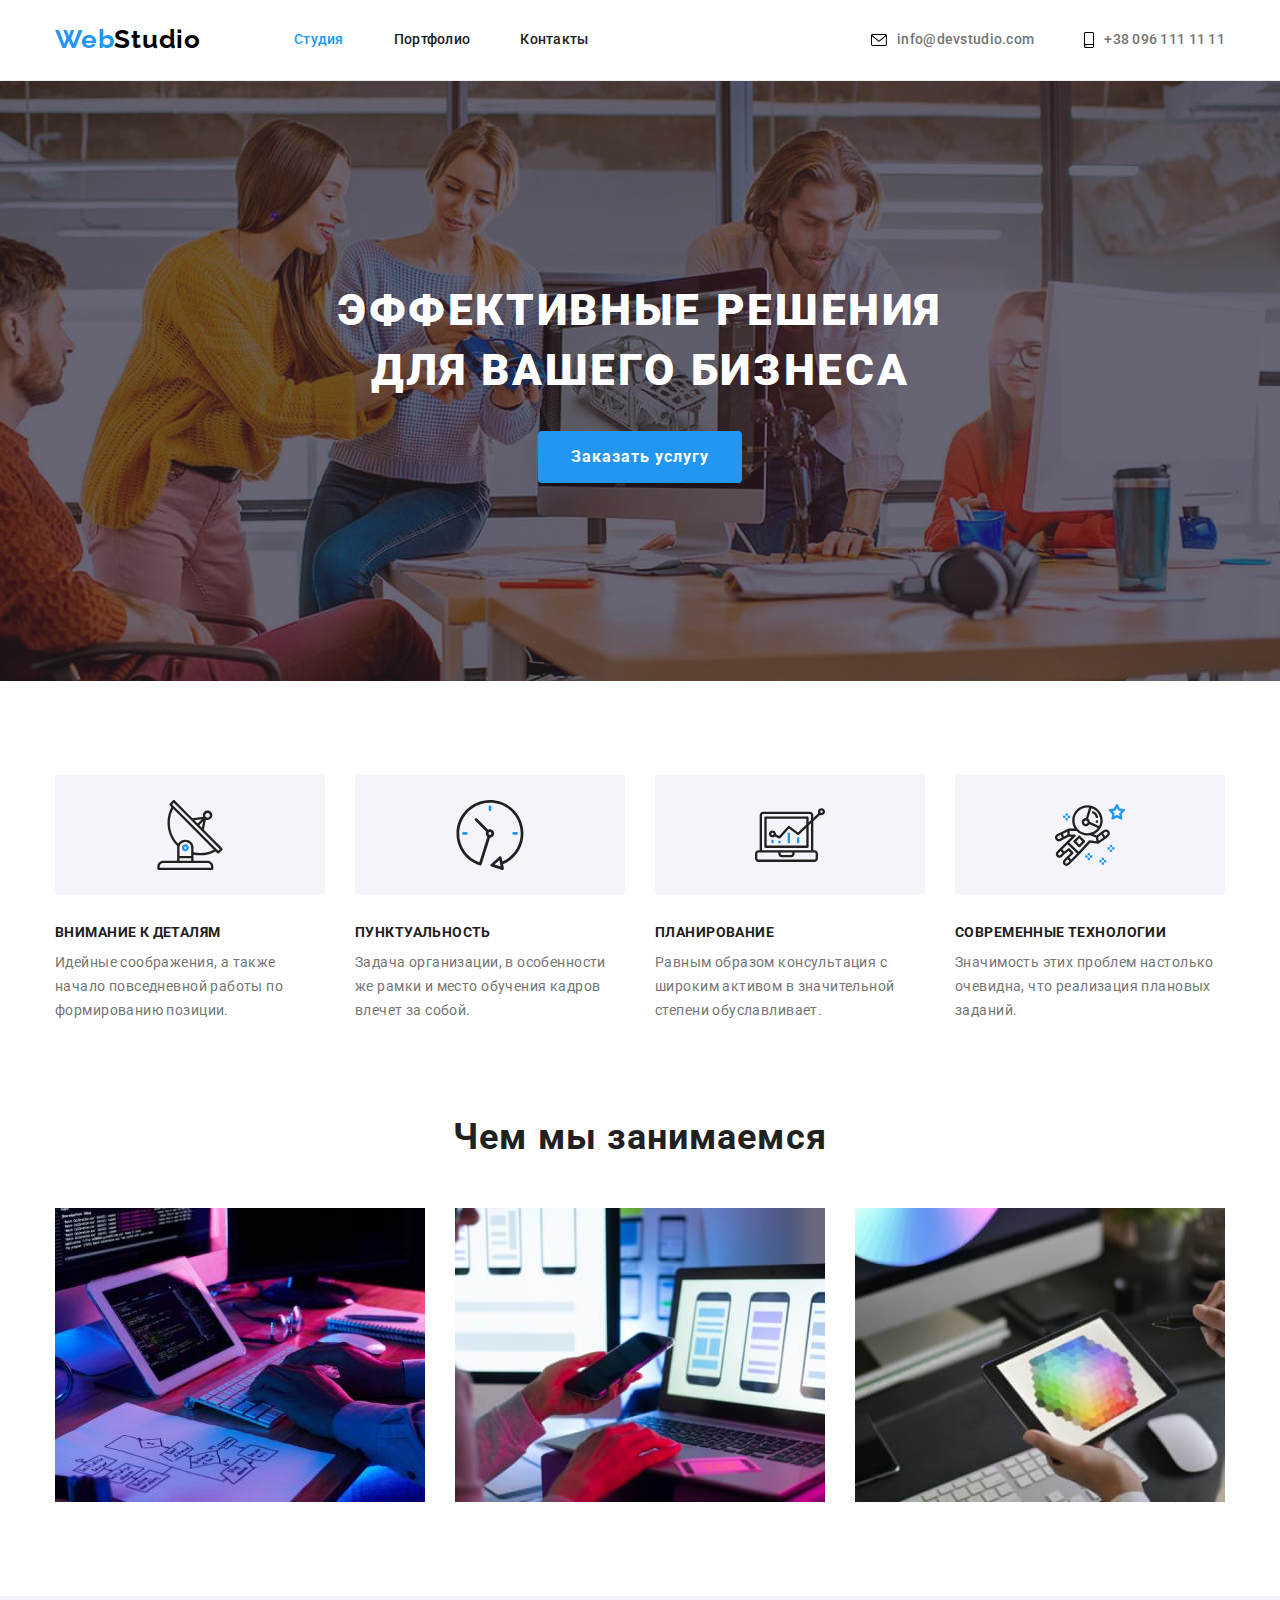
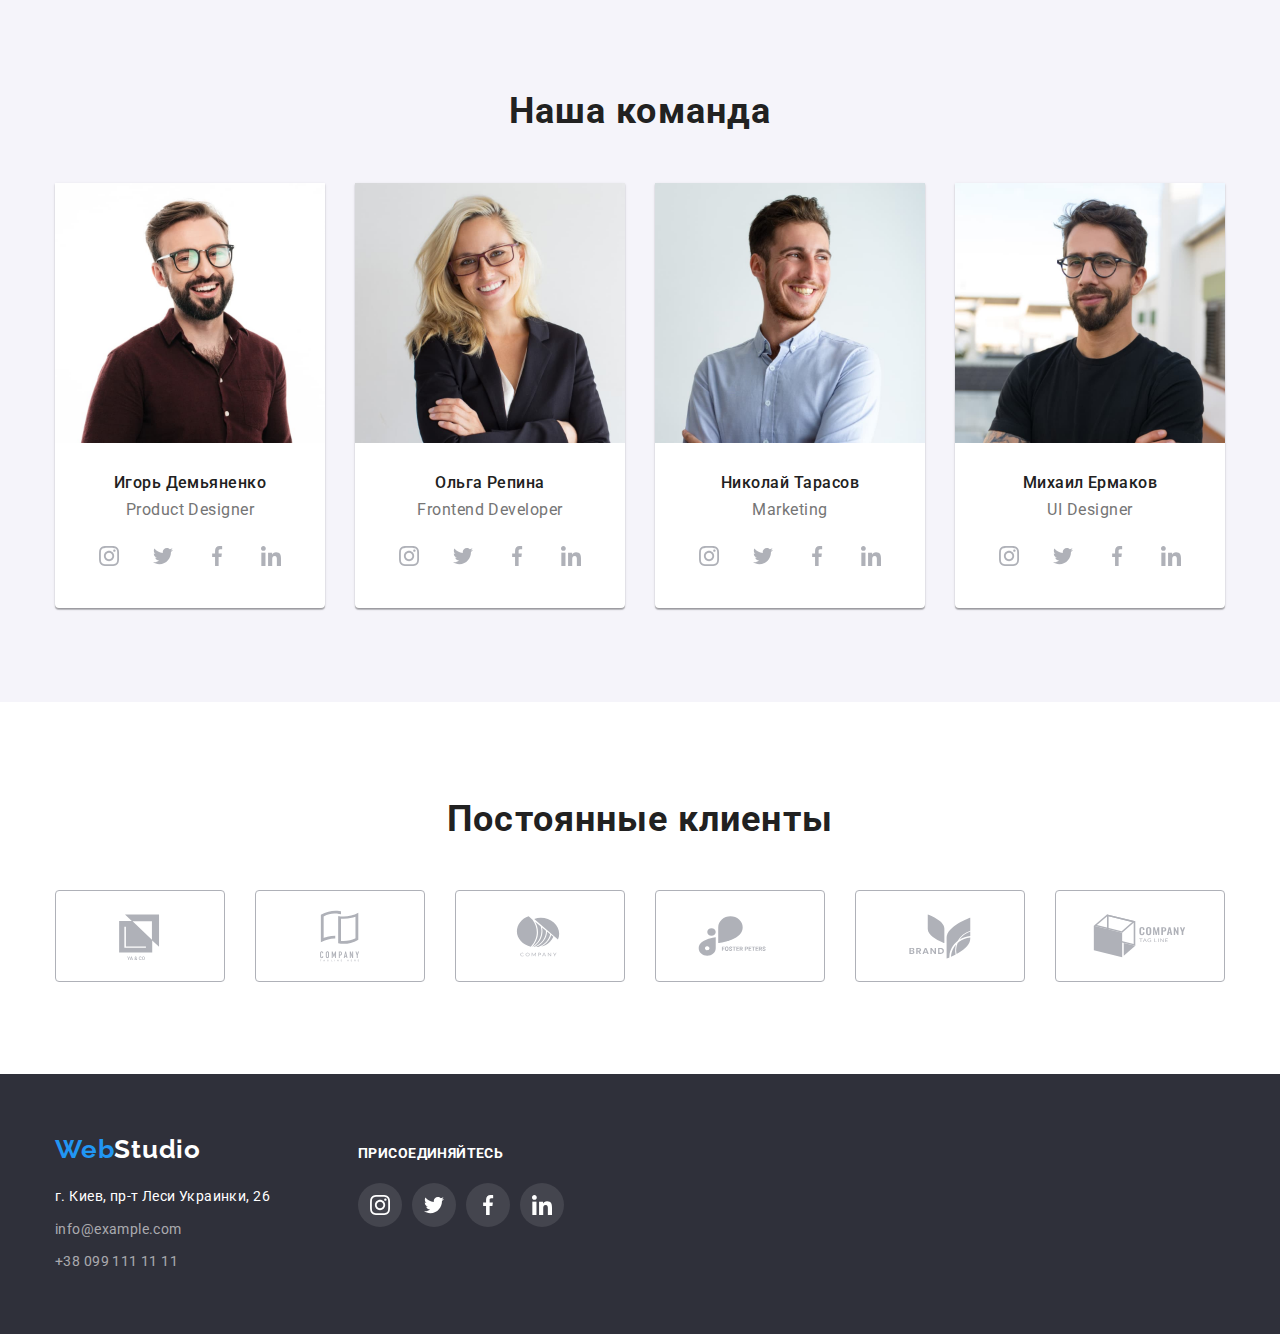
==== index.html @ 7d154498 "Create reppo" ====
<!DOCTYPE html>
<html lang="ru">

<head>
    <meta charset="UTF-8">
    <meta http-equiv="X-UA-Compatible" content="IE=edge">
    <meta name="viewport" content="width=device-width, initial-scale=1.0">
    <title>TEST-ГЛАВНАЯ</title>
    <link rel="preconnect" href="https://fonts.googleapis.com">
    <link rel="preconnect" href="https://fonts.gstatic.com" crossorigin>
    <link
        href="https://fonts.googleapis.com/css2?family=Raleway:wght@700&family=Roboto:wght@400;500;700;900&display=swap"
        rel="stylesheet">
    <!-- Файл НОРМАЛИЗ -->
    <link rel="stylesheet"
        href="https://cdnjs.cloudflare.com/ajax/libs/modern-normalize/1.1.0/modern-normalize.min.css">
    <link rel="stylesheet" href="./css/styles.css">
</head>

<body>
    <!-- ==== ШАПКА САЙТА HEADER ===   -->

    <header class="header">
        <div class="container prime-nav">

            <!-- ... ГЛАВНАЯ НАВИГАЦИЯ C ПЕРВЫМ СПИСКОМ ... -->

            <nav class="general-nav">
                <!-- ЛОГОТИП СТУДИИ -->
                <a href="./index.html" class="logo-top"><span class="accent">Web</span><span
                        class="studio">Studio</span></a>
                <!-- ПЕРВЫЙ СПИСОК -->
                <ul class="list site-nav">
                    <li class="item"><a href="./index.html" class="link current">Студия</a></li>
                    <li class="item"><a href="./portfolio.html" class="link portfolio">Портфолио</a></li>
                    <li class="item"><a href="./drop-menu.html" class="link contact">Контакты</a></li>
                </ul>
            </nav>
            <!-- ... КОНТАКТЫ ВТОРОЙ СПИСОК В ШАПКЕ ... -->
            <ul class="list contakt-header">
                <li class="item">
                    <a href="mailto:info@devstudio.com" class="link link-mail" rel=""><svg class="icon-contact"
                            width="16" height="12">
                            <use href="./images/symbol.svg#mail"></use>
                        </svg>info@devstudio.com</a>
                </li>
                <li class="item">
                    <a href="tel:+380961111111" class="link link-tel"><svg class="icon-contact" width="10" height="16">
                            <use href="./images/symbol.svg#smart"></use>
                        </svg>+38 096 111 11 11</a>
                </li>
            </ul>
        </div>
    </header>

    <!-- ==== MAIN СТРАНИЦЫ ==== -->
    <main>
        <!-- HERO -->
        <section class="section hero-img">
            <div class="container hero">
                <h1 class="hero-title">Эффективные решения<br> для вашего бизнеса</h1>
                <button type="button" class="hero-btn btn">Заказать услугу</button>
            </div>
        </section>

        <!-- ==== СЕКЦИЯ ОСОБЕННОСТИ ==== -->

        <section class="section nuances">
            <div class="container flex-nuances">
                <h2 class="hidden section-title">Особенности</h2>
                <ul class="list nuances-list">
                    <li class="item">
                        <div class="box-nuanse">
                            <svg width="70" height="70" class="icon-nuanse">
                                <use href="./images/symbol.svg#antenna"></use>
                            </svg>
                        </div>
                        <h3 class="title nuances-title">Внимание к деталям</h3>
                        <p class="txt">
                            Идейные соображения, а также начало повседневной работы по формированию позиции.
                        </p>
                    </li>
                    <li class="item">
                        <div class="box-nuanse">
                            <svg width="70" height="70" class="icon-nuanse">
                                <use href="./images/symbol.svg#clock"></use>
                            </svg>
                        </div>
                        <h3 class="title nuances-title">Пунктуальность</h3>
                        <p class="txt">
                            Задача организации, в особенности же рамки и место обучения кадров влечет за собой.
                        </p>
                    </li>
                    <li class="item">
                        <div class="box-nuanse">
                            <svg width="70" height="70" class="icon-nuanse">
                                <use href="./images/symbol.svg#diagram"></use>
                            </svg>
                        </div>
                        <h3 class="title nuances-title">Планирование</h3>
                        <p class="txt">
                            Равным образом консультация с широким активом в значительной степени обуславливает.
                        </p>
                    </li>
                    <li class="item">
                        <div class="box-nuanse">
                            <svg width="70" height="70" class="icon-nuanse">
                                <use href="./images/symbol.svg#astronaut"></use>
                            </svg>
                        </div>
                        <h3 class="title nuances-title">Современные технологии</h3>
                        <p class="txt">
                            Значимость этих проблем настолько очевидна, что реализация плановых заданий.
                        </p>
                    </li>
                </ul>
            </div>
        </section>

        <!-- ==== СЕКЦИЯ ЧЕМ МЫ ЗАНИМАЕМСЯ ==== -->
        <section class="section job">
            <div class="container">
                <h2 class="title section-title">Чем мы занимаемся</h2>
                <ul class="list job-list">
                    <li class="item">
                        <img src="./images/box1.jpg" width="370" alt="руки с клавиатурой" />
                    </li>
                    <li class="item">
                        <img src="./images/box2.jpg" width="370" alt=" рука с мобильным" />
                    </li>
                    <li class="item">
                        <img src="./images/box3.jpg" width="370" alt=" рука с планшетом" />
                    </li>
                </ul>
            </div>
        </section>
        <!-- ====  СЕКЦИЯ КОМАНДА  ==== -->
        <section class="section team">
            <div class="container">
                <h2 class="title section-title">Наша команда</h2>
                <ul class="list team-list">
                    <li class="item">
                        <img src="./images/t-card1.jpg" width="270" alt="фото Игорь Демьяненко">
                        <div class="team-card">
                            <h3 class="title team-title">Игорь Демьяненко</h3>
                            <p lang="en" class="txt">Product Designer</p>
                            <ul class="list social-list">
                                <li class="item item-social">
                                    <a href="" class="link link-soc">
                                        <svg class="icon-soc" width="20" height="20">
                                            <use href="./images/symbol.svg#insta"></use>
                                        </svg>
                                    </a>
                                </li>
                                <li class="item item-social">
                                    <a href="" class="link link-soc">
                                        <svg class="icon-soc" width="20" height="20">
                                            <use href="./images/symbol.svg#twitt"></use>
                                        </svg>
                                    </a>
                                </li>
                                <li class="item item-social">
                                    <a href="" class="link link-soc">
                                        <svg class="icon-soc" width="20" height="20">
                                            <use href="./images/symbol.svg#fb"></use>
                                        </svg>
                                    </a>
                                </li>
                                <li class="item item-social">
                                    <a href="" class="link link-soc">
                                        <svg class="icon-soc" width="20" height="20">
                                            <use href="./images/symbol.svg#linkedin"></use>
                                        </svg>
                                    </a>
                                </li>
                            </ul>
                        </div>
                    </li>
                    <li class="item">
                        <img src="./images/t-card2.jpg" width="270" alt="фото Ольга Репина">
                        <div class="team-card">
                            <h3 class="title team-title">Ольга Репина</h3>
                            <p lang="en" class="txt">Frontend Developer</p>
                            <ul class="list social-list">
                                <li class="item item-social">
                                    <a href="" class="link link-soc">
                                        <svg class="icon-soc" width="20" height="20">
                                            <use href="./images/symbol.svg#insta"></use>
                                        </svg>
                                    </a>
                                </li>
                                <li class="item item-social">
                                    <a href="" class="link link-soc">
                                        <svg class="icon-soc" width="20" height="20">
                                            <use href="./images/symbol.svg#twitt"></use>
                                        </svg>
                                    </a>
                                </li>
                                <li class="item item-social">
                                    <a href="" class="link link-soc">
                                        <svg class="icon-soc" width="20" height="20">
                                            <use href="./images/symbol.svg#fb"></use>
                                        </svg>
                                    </a>
                                </li>
                                <li class="item item-social">
                                    <a href="" class="link link-soc">
                                        <svg class="icon-soc" width="20" height="20">
                                            <use href="./images/symbol.svg#linkedin"></use>
                                        </svg>
                                    </a>
                                </li>
                            </ul>

                        </div>
                    </li>
                    <li class="item">
                        <img src="./images/t-card3.jpg" width="270" alt="фото Николай Тарасов">
                        <div class="team-card">
                            <h3 class="title team-title">Николай Тарасов</h3>
                            <p lang="en" class="txt">Marketing</p>
                            <ul class="list social-list">
                                <li class="item item-social">
                                    <a href="" class="link link-soc">
                                        <svg class="icon-soc" width="20" height="20">
                                            <use href="./images/symbol.svg#insta"></use>
                                        </svg>
                                    </a>
                                </li>
                                <li class="item item-social">
                                    <a href="" class="link link-soc">
                                        <svg class="icon-soc" width="20" height="20">
                                            <use href="./images/symbol.svg#twitt"></use>
                                        </svg>
                                    </a>
                                </li>
                                <li class="item item-social">
                                    <a href="" class="link link-soc">
                                        <svg class="icon-soc" width="20" height="20">
                                            <use href="./images/symbol.svg#fb"></use>
                                        </svg>
                                    </a>
                                </li>
                                <li class="item item-social">
                                    <a href="" class="link link-soc">
                                        <svg class="icon-soc" width="20" height="20">
                                            <use href="./images/symbol.svg#linkedin"></use>
                                        </svg>
                                    </a>
                                </li>
                            </ul>

                        </div>
                    </li>
                    <li class="item">
                        <img src="./images/t-card4.jpg" width="270" alt="фото Михаил Ермаков">
                        <div class="team-card">
                            <h3 class="title team-title">Михаил Ермаков</h3>
                            <p lang="en" class="txt">UI Designer</p>
                            <ul class="list social-list">
                                <li class="item item-social">
                                    <a href="" class="link link-soc">
                                        <svg class="icon-soc" width="20" height="20">
                                            <use href="./images/symbol.svg#insta"></use>
                                        </svg>
                                    </a>
                                </li>
                                <li class="item item-social">
                                    <a href="" class="link link-soc">
                                        <svg class="icon-soc" width="20" height="20">
                                            <use href="./images/symbol.svg#twitt"></use>
                                        </svg>
                                    </a>
                                </li>
                                <li class="item item-social">
                                    <a href="" class="link link-soc">
                                        <svg class="icon-soc" width="20" height="20">
                                            <use href="./images/symbol.svg#fb"></use>
                                        </svg>
                                    </a>
                                </li>
                                <li class="item item-social">
                                    <a href="" class="link link-soc">
                                        <svg class="icon-soc" width="20" height="20">
                                            <use href="./images/symbol.svg#linkedin"></use>
                                        </svg>
                                    </a>
                                </li>
                            </ul>

                        </div>
                    </li>
                </ul>
            </div>
        </section>

        <!-- ===== СЕКЦИЯ КЛИЕНТЫ ==== -->

        <section class="section section-client">
            <div class="container">
                <h2 class="title section-title">Постоянные клиенты</h2>
                <ul class="list client-list">
                    <li class="item klient-item"><a href="#" class="link link-client">
                            <svg class="icon-client" width="106" height="60">
                                <use href=" ./images/symbol.svg#client1"></use>
                            </svg>
                        </a></li>
                    <li class="item client-item"><a href="#" class="link link-client">
                            <svg class="icon-client" width="106" height="60">
                                <use href=" ./images/symbol.svg#client2"></use>
                            </svg>
                        </a></li>
                    <li class="item client-item"><a href="#" class="link link-client">
                            <svg class="icon-client" width="106" height="60">
                                <use href=" ./images/symbol.svg#client3"></use>
                            </svg>
                        </a></li>
                    <li class="item client-item"><a href="#" class="link link-client">
                            <svg class="icon-client" width="106" height="60">
                                <use href=" ./images/symbol.svg#client4"></use>
                            </svg>
                        </a></li>
                    <li class="item client-item"><a href="#" class="link link-client">
                            <svg class="icon-client" width="106" height="60">
                                <use href=" ./images/symbol.svg#client5"></use>
                            </svg>

                        </a></li>
                    <li class="item client-item"><a href="#" class="link link-client">
                            <svg class="icon-client" width="106" height="60">
                                <use href=" ./images/symbol.svg#client6"></use>
                            </svg>
                        </a></li>
                </ul>
            </div>

        </section>
    </main>

    <!-- ==== FOOTER ==== -->

    <footer class="section footer">
        <div class="container footer-container">
            <div class="address-logo"><a href="./index.html" class="logo-bоttom"><span class="accent">Web</span><span
                        class="logo-footer">Studio</span></a>
                <address class="address">
                    <ul class="list contact-footer">
                        <li class="item">
                            <p class="text">г. Киев, пр-т Леси Украинки, 26</p>
                        <li class="item"><a href="mailto:info@example.com" class="link">info@example.com</a></li>
                        <li class="item"><a href="tel:+380991111111" class="link">+38 099 111 11 11</a></li>
                    </ul>
                </address>
            </div>
            <div class="join">
                <h2 class="title-footer">Присоединяйтесь</h2>
                <!-- <ul class="list futer-doclist"></ul> -->
                <ul class="list soc-list-footer">
                    <li class="item item-social">
                        <a href="" class="link link-soc">
                            <svg class="icon-soc" width="20" height="20">
                                <use href="./images/symbol.svg#insta"></use>
                            </svg>
                        </a>
                    </li>
                    <li class="item item-social">
                        <a href="" class="link link-soc">
                            <svg class="icon-soc" width="20" height="20">
                                <use href="./images/symbol.svg#twitt"></use>
                            </svg>
                        </a>
                    </li>
                    <li class="item item-social">
                        <a href="" class="link link-soc">
                            <svg class="icon-soc" width="20" height="20">
                                <use href="./images/symbol.svg#fb"></use>
                            </svg>
                        </a>
                    </li>
                    <li class="item item-social">
                        <a href="" class="link link-soc">
                            <svg class="icon-soc" width="20" height="20">
                                <use href="./images/symbol.svg#linkedin"></use>
                            </svg>
                        </a>
                    </li>
                </ul>

            </div>

        </div>

    </footer>
    <!-- ===========FUTER-FIN======== -->
    <!-- MODAL -->
    <div class="backdrop is-hidden">
        <div class="modal">
            <button type="button" class="modal-btn btn">Убрать</button>
            <p class="txt txt-modal">Lorem ipsum dolor sit amet consectetur adipisicing elit. Voluptatibus delectus
                soluta quidem aperiam, consectetur obcaecati expedita, voluptatum nisi quis, quibusdam dicta ipsa
                velit!</p>
        </div>
    </div>


</body>

</html>
---- css/styles.css ----
:root {
  --logo-studio-color: #000000;
  --bg-prime-color: #ffffff;
  --bg-second-color: #f5f4fa;
  --text-prime-color: #757575;
  --text-second-color: #212121;
  --text-accent-color: #2196f3;
  --botton-prime-color: #f5f4fa;
  --border-color: #eeeeee;
  --link-footer-color: rgba(255, 255, 255, 0.6);
  --hero-footer-color: #2f303a;
  --border-card-color: #eeeeee;
  --header-border-color: #ececec;
  --icon-soc-color: #afb1b8;
  --soc-footer-color: rgba(255, 255, 255, 0.1);
}
body {
  font-family: 'Roboto', sans-serif;
  font-style: normal;
  font-weight: 400;
  font-size: 14px;
  background-color: var(--body-prime-color);
  color: var(--text-prime-color);
}
/* ЗАГОЛОВКИ СБРОС отступов */
p,
h1,
h2,
h3,
h4,
h5,
h6,
ul {
  margin-top: 0;
  margin-bottom: 0;
}
/* РИСУНКИ В INLINE-BLOCK */
img {
  display: block;
  padding: 0;
  margin: 0;
}
/* === УДАЛЕНЫ МАРКЕРЫ ДЛЯ ВСЕХ СПИСКОВ === */
.list {
  margin: 0;
  padding: 0;
  list-style: none;
}
/* === УДАЛЕНЫ ПОДЧЕРКИВАНИЕ ССЫЛОК ===  */
.link {
  text-decoration: none;
}
/* --= ПАРАМЕТРЫ КОНТЕЙНЕРА =-- */
.container {
  width: 1200px;
  margin: 0 auto;
  padding-left: 15px;
  padding-right: 15px;
}
/* ===  ШРИФТ h2(ешеду) ДЛЯ ВСЕХ СЕКЦИЙ(кроме footer)  === */
.section-title {
  margin-bottom: 50px;

  font-weight: 700;
  font-size: 36px;
  line-height: 1.17;
  text-align: center;
  letter-spacing: 0.03em;
}
/* ========== HEADER======= */

/* БЛОК НАВИГАЦИЯ И КОНТАКТЫ */
.prime-nav {
  display: flex;
  align-items: center;
  /* justify-content: space-between; */
}

/* ----  СТИЛЬ ЛОГОТИПА HEADER И FOOTER   --- */
.logo-top {
  display: block;
  padding-top: 24px;
  padding-bottom: 25px;
}
.logo-top,
.logo-bоttom {
  text-decoration: none;
  font-family: Raleway;
  font-style: normal;
  font-weight: 700;
  font-size: 26px;
  line-height: 31px;
  letter-spacing: 0.03em;
  text-decoration: none;
  /* --- ЦВЕТ ЛОГОТИПА HEADER  --- */
  color: var(--logo-studio-color);
}
/* -- ЦВЕТОВОЙ АКЦЕНТ ЛОГОТИПА HEADER И FOOTER -- */
.accent {
  color: var(--text-accent-color);
}

/* ====ГЛАВНАЯ НАВИГАЦИЯ ==== */
.general-nav {
  display: flex;
  align-items: center;
}
.site-nav {
  display: flex;
  margin-left: 93px;
}
.site-nav .item + .item {
  margin-left: 50px;
}
.site-nav .link {
  display: block;
  padding-top: 32px;
  padding-bottom: 32px;

  font-size: 14px;
  font-weight: 500;
  line-height: 1.14;
  letter-spacing: 0.02em;
  color: var(--text-second-color);

  text-decoration: none;
}
/* ---= ПОДСВЕТКА ТЕКУЩЕЙ СТРАНИЦЫ =---  */
.site-nav .link.current {
  color: var(--text-accent-color);
}
.site-nav .link:hover,
.site-nav .link:focus {
  color: var(--text-accent-color);
}

/* --- КОНТАКТЫ HEADER   --- */
.contakt-header {
  display: flex;
  /* align-items: baseline; */
  margin-left: auto;
}
.contakt-header .item + .item {
  margin-left: 50px;
}
.contakt-header .item {
  display: inline-flex;
  align-items: center;
}

.contakt-header .link {
  /* ПЕРЕВОДИМ В FLEX */
  display: flex;
  align-items: center;
  /* _________Старыйкод___________ */
  padding-top: 32px;
  padding-bottom: 32px;
  text-decoration: none;
  font-size: 14px;
  font-weight: 500;
  line-height: 1.14;
  letter-spacing: 0.02em;
  color: var(--text-prime-color);
  /* fill: currentColor; */
}
.icon-contact {
  /* fill: var(--text-prime-color); */
  margin-right: 10px;
}

/* HOVER FOCUS ЧЕРЕЗ LI */
/* +ЗАЛИВАЕМ SVG ЧЕРЕЗ CURRENTcolor */

.contakt-header .link:hover,
.contakt-header .link:focus {
  color: var(--text-accent-color);
  fill: currentColor;
}
/* --------------------------------------- */
/* .contakt-header .link:hover:hover .icon-contact,
.contakt-header .link:hover:focus .icon-contact {
  color: var(--text-accent-color);
  fill: var(--text-accent-color);
} */

/* ---нижняя линия в HEADER------  */
.header {
  border-bottom: 1px solid var(--header-border-color);
}

/* ===========  HEADER FIN  ====== */

/* ===  MAIN INDEX  === */

/* ---  СТИЛЬ ДЛЯ HERO  --- */

.hero-img {
  max-width: 1600px;
  height: 600px;
  margin-left: auto;
  margin-right: auto;

  text-align: center;
  background-image: linear-gradient(rgba(56, 47, 58, 0.4), rgba(56, 47, 58, 0.4)),
    url(../images/hero-Img-opt.jpg);
  background-color: var(--bg-hero-color);
  background-repeat: no-repeat;
  background-size: cover;
  background-position: center;
}
.hero {
  padding-top: 200px;
  padding-bottom: 200px;
}
.hero-title {
  margin-bottom: 30px;
  /* ШРИФТЫ */
  font-weight: 900;
  font-size: 44px;
  line-height: 1.36;
  letter-spacing: 0.06em;
  text-transform: uppercase;
  color: var(--bg-prime-color);
}
/* ==== КНОПКА HERO Заказать === */
.hero-btn.btn {
  display: inline-block;
  padding: 10px 32px;
  align-items: center;
  text-align: center;

  font-family: inherit; /* НАСЛ-от BODY-  */
  font-weight: 700;
  font-size: 16px;
  line-height: 1.87;
  letter-spacing: 0.06em;

  border: 1px solid transparent;
  border-radius: 4px;
  color: var(--bg-prime-color);
  background-color: var(--text-accent-color);
  cursor: pointer;
}
.hero-btn.btn:hover,
.hero-btn.btn:focus,
.hero-btn.btn:active {
  background: #188ce8;
  box-shadow: 0px 4px 4px rgba(0, 0, 0, 0.15);
}
/* ---  HERO-FIN  --- */

.title {
  color: var(--text-second-color);
}
/* ========  СЕКЦИЯ ОСОБЕННОСТИ  ======= */

.nuances {
  padding-top: 94px;
}
.hidden {
  display: none;
}
.nuances-list {
  display: flex;
  flex-direction: row;

  /* display: flex;
  justify-content: center;
  margin-left: auto;
  margin-right: auto; */
}

.nuances-list .item:not(:last-child) {
  margin-right: 30px;
}
.nuances-list .item {
  width: 270px;
}

.nuances-title {
  /* padding-bottom: 10px; */
  font-weight: 700;
  font-size: 14px;
  line-height: 1.14;
  letter-spacing: 0.03em;
  text-transform: uppercase;

  margin-bottom: 10px;
}
.nuances-list .txt {
  line-height: 1.7;
  letter-spacing: 0.03em;
}
/* ----ИКОНКИ ОСОБЕННОСТЕЙ------ */
.box-nuanse {
  display: flex;
  justify-content: center;
  align-items: center;
  width: 270px;
  height: 120px;
  margin-bottom: 30px;
  border-radius: 4px;
  background-color: var(--bg-second-color);
}

/* ======== СЕКЦИЯ ЧЕМ МЫ ЗАНИМАЕМСЯ ======== */
.job {
  padding-top: 94px;
  padding-bottom: 94px;
}
.job-list {
  display: flex;
  justify-content: space-between;
}

/* ============ СЕКЦИЯ КОМАНДА =============== */
.section.team {
  padding-top: 94px;
  padding-bottom: 94px;
  background-color: var(--bg-second-color);
}
.team-list {
  display: flex;
  justify-content: space-between;
}
/* ФОН КАРТОЧКИ КОМАНДЫ */
.team-list > .item {
  border-radius: 0px 0px 4px 4px;
  background-color: var(--bg-prime-color);
  box-shadow: 0px 1px 3px rgba(0, 0, 0, 0.12), 0px 1px 1px rgba(0, 0, 0, 0.14),
    0px 2px 1px rgba(0, 0, 0, 0.2);
}
.team-card {
  padding-top: 30px;
  padding-bottom: 30px;
  text-align: center;
}
.team-title {
  margin-bottom: 10px;
  font-weight: 500;
  font-size: 16px;
  line-height: 1.19;
  text-align: center;
  letter-spacing: 0.03em;
}
.team-list .txt {
  display: inline-block;
  font-size: 16px;
  line-height: 1.19px;
  text-align: center;
  letter-spacing: 0.03em;
}
/* СОЦ-СЕТИ КОМАНДЫ */
.social-list {
  /* width: 270; */
  display: flex;
  flex-direction: row;
  padding-left: 32px;
  padding-right: 32px;
  margin-top: 16px;
  justify-content: center;
}
.item-social:not(:last-child) {
  margin-right: 10px;
}
.link-soc {
  display: flex;
  width: 44px;
  height: 44px;
  justify-content: center;
  align-items: center;
  border-radius: 50%;
  /* background-color: yellow; */
  /* outline: 1px solid teal; */
}
.link-soc:hover,
.link-soc:focus {
  background-color: var(--text-accent-color);
}
.icon-soc {
  fill: var(--icon-soc-color);
}
/* .icon-soc:hover,
.icon-soc:focus .lin {
  fill: var(--bg-prime-color);
} */
.link-soc:hover .icon-soc,
.link-soc:focus .icon-soc {
  fill: var(--bg-prime-color);
}
/* ======================СЕКЦИЯ КЛИЕНТЫ================= */
.section-client {
  padding-top: 96px;
  padding-bottom: 92px;
}

.client-list {
  display: flex;
  justify-content: space-between;
  align-items: center;
}
.client-item {
  display: flex;
  /* outline: 1px solid teal; */
}

.link-client {
  display: flex;
  justify-content: center;
  width: 170px;
  height: 92px;
  padding: 16px 32px;
  border: 1px solid var(--icon-soc-color);
  border-radius: 4px;
  /* background-color: violet; */
}
.icon-client {
  fill: var(--icon-soc-color);
}
.link-client:hover {
  border-color: var(--text-accent-color);
}
.link-client:hover .icon-client,
.link-client:focus .icon-client {
  fill: var(--text-accent-color);
}

/* === INDEX FIN === */

/* === PORTFOLIO MAIN PAGE === */
.section.works {
  padding-top: 94px;
  padding-bottom: 94px;
}

/* --- КНОПКИ ПОРТФОЛИО  --- */
.work-list {
  display: flex;
  justify-content: center;
  margin-bottom: 50px;
  /* padding-top: 94px; */
}
.btn-work {
  padding: 6px 22px;
  margin-right: 8px;
  border-radius: 4px;
  border: 1px solid transparent;

  font-family: Roboto;
  font-weight: 500;
  font-size: 16px;
  line-height: 1.62;
  text-align: center;
  letter-spacing: 0.03em;
  color: var(--text-second-color);
  background-color: var(--bg-second-color);
  cursor: pointer;
}
.work-list:last-child {
  margin-right: 0;
}
.btn-work:hover,
.btn-work:focus {
  background-color: var(--text-accent-color);
  color: var(--bg-prime-color);
  box-shadow: 0px 3px 1px rgba(0, 0, 0, 0.1), 0px 1px 2px rgba(0, 0, 0, 0.08),
    0px 2px 2px rgba(0, 0, 0, 0.12);
}
/* --- ПРИМЕРЫ  РАБОТ  --- */
.works-title {
  margin-bottom: 4px;
  font-weight: 700;
  font-size: 18px;
  line-height: 2;
  letter-spacing: 0.06em;
}
/* CARD PORFOLIO */
/* .work-container {
} */
.example-list {
  display: flex;
  flex-wrap: wrap;
}
.work-item {
  width: calc((100% - 60px) / 3);
  margin-right: 30px;
  margin-bottom: 30px;
  /* background-color: rgb(255, 182, 129); */
}
.work-item:nth-child(3n) {
  margin-right: 0;
}
.work-item:nth-last-child(-n + 3) {
  margin-bottom: 0;
}
.work-item .link {
  display: inline-block;
  /* background-color: violet; */
}
.work-item:hover {
  /* outline: 1px solid teal; */
  box-shadow: 0px 1px 1px rgba(0, 0, 0, 0.12), 0px 4px 4px rgba(0, 0, 0, 0.06),
    1px 4px 6px rgba(0, 0, 0, 0.16);
}

.example-list .link {
  text-decoration: none;
}
/* ---- НИЗ КАРТОЧЕК --- */
.card-content {
  padding: 20px 24px;
  border-bottom: 1px solid var(--border-card-color);
  border-left: 1px solid var(--border-card-color);
  border-right: 1px solid var(--border-card-color);
}
.example-list .txt {
  font-size: 16px;
  line-height: 1.88;
  letter-spacing: 0.03em;
  color: var(--text-prime-color);
}
/* ===  PORTFOLIO FIN  === */

/* ===  FOOTER  === */
.footer {
  background-color: var(--hero-footer-color);
}
.address-logo {
  padding-right: 18px;
  margin-right: 70px;
}
.footer-container {
  display: flex;
  align-items: baseline;
  padding-top: 60px;
  padding-bottom: 60px;
}
.logo-bоttom {
  display: block;
  margin-bottom: 20px;
}
/* --- БЕЛЫЙ ЦВЕТ ЛОГОТИПА ФУТЕРА --- */
.logo-footer {
  color: var(--bg-prime-color);
}

/* === АДРЕСС ПРОСПЕКТТ == */
.address .text {
  font-family: Roboto;
  font-style: normal;
  font-weight: 400;
  font-size: 14px;
  line-height: 1.7;
  letter-spacing: 0.03em;
  color: var(--bg-prime-color);
}
/* --- АДРЕСНЫЕ ССЫЛКИ В ФУТЕРЕ  --- */
.contact-footer .link {
  display: block;
  text-decoration: none;
  font-style: normal;
  font-weight: 400;
  font-size: 14px;
  line-height: 1.7;
  letter-spacing: 0.03em;
  color: var(--link-footer-color);
}
.contact-footer .link:hover,
.contact-footer .link:focus {
  color: var(--text-accent-color);
}
.contact-footer .item + .item {
  margin-top: 9px;
}
/* ----socialt-footer---- */

.footer * {
  /* outline: 1px solid orange; */
}
/* ------------------social_FOOTER----------------- */
/* .join {
  display: flex;
  flex-direction: column;

} */
.title-footer {
  margin-bottom: 20px;
  font-size: 14px;
  font-weight: 700;
  line-height: 1.4;
  color: var(--bg-prime-color);
  letter-spacing: 0.03em;
  text-transform: uppercase;
}
.soc-list-footer {
  display: flex;
  /* flex-direction: row; */
  /* padding-left: 32px; */
  /* padding-right: 32px; */
  /* justify-content: start; */
}
.item-social:not(:last-child) {
  margin-right: 10px;
}
.link-soc {
  display: flex;
  width: 44px;
  height: 44px;
  justify-content: center;
  align-items: center;
  border-radius: 50%;
  /* background-color: #ffffff1a; */
  background-color: var(--soc-footer-color);

  /* outline: 1px solid teal; */
}
.link-soc:hover,
.link-soc:focus {
  background-color: var(--text-accent-color);
}
.soc-list-footer .icon-soc {
  fill: var(--bg-prime-color);
}
/* .icon-soc:hover,
.icon-soc:focus .lin {
  fill: var(--bg-prime-color);
} */
.link-soc:hover .icon-soc,
.link-soc:focus .icon-soc {
  fill: var(--bg-prime-color);
}
/* === FOOTER FIN === */
/* =========MODAL========= */
/* ==== КНОПКА HERO modal === */

.backdrop {
  position: fixed;
  top: 0;
  right: 0;
  bottom: 0;
  left: 0;
  /* width: 100%;
  height: 100px; */
  background-color: rgba(131, 131, 131, 0.5);
}
.backdrop.is-hidden {
  opacity: 0;
  pointer-events: none;
}
.modal {
  position: absolute;
  top: 50%;
  left: 50%;
  transform: translate(-50%, -50%);
  width: 800px;
  height: 400px;
  padding: 20px;
  background-color: rgb(255, 255, 255);
}

.modal-btn {
  /* display: block; */
  /* margin-left: 200px; */
  margin: 20 auto;
  padding: 10px 32px;
  align-items: center;
  text-align: center;

  font-family: inherit; /* НАСЛ-от BODY-  */
  font-weight: 700;
  font-size: 16px;
  line-height: 1.87;
  letter-spacing: 0.06em;

  border: 1px solid transparent;
  border-radius: 4px;
  color: var(--bg-prime-color);
  background-color: var(--text-accent-color);
  cursor: pointer;
}
.modal-btn:hover,
.modal-btn:focus,
.modal-btn:active {
  background: #188ce8;
  box-shadow: 0px 4px 4px rgba(0, 0, 0, 0.15);
}
/* ==========ВЫПАДАЮЩЕЕ МЕНЮ========= */
.menu {
  display: flex;
  justify-content: center;
  padding: 0;
  margin: 0;
}
.menu-item {
  position: relative;
  margin-right: 15px;
  outline: 2px solid teal;
}
.menu-link:hover {
  color: red;
  background-color: yellow;
}
.menu-item:hover .submenu {
  display: block;
}
.menu-link {
  display: block;
  padding: 10px 20px;
  background-color: teal;
  color: rgb(255, 238, 7);
}
.submenu {
  position: absolute;
  left: 0;
  top: 100%;

  width: 100%;
  padding: 0;
  margin: 0;
  background-color: #ccc;
  display: none;
}
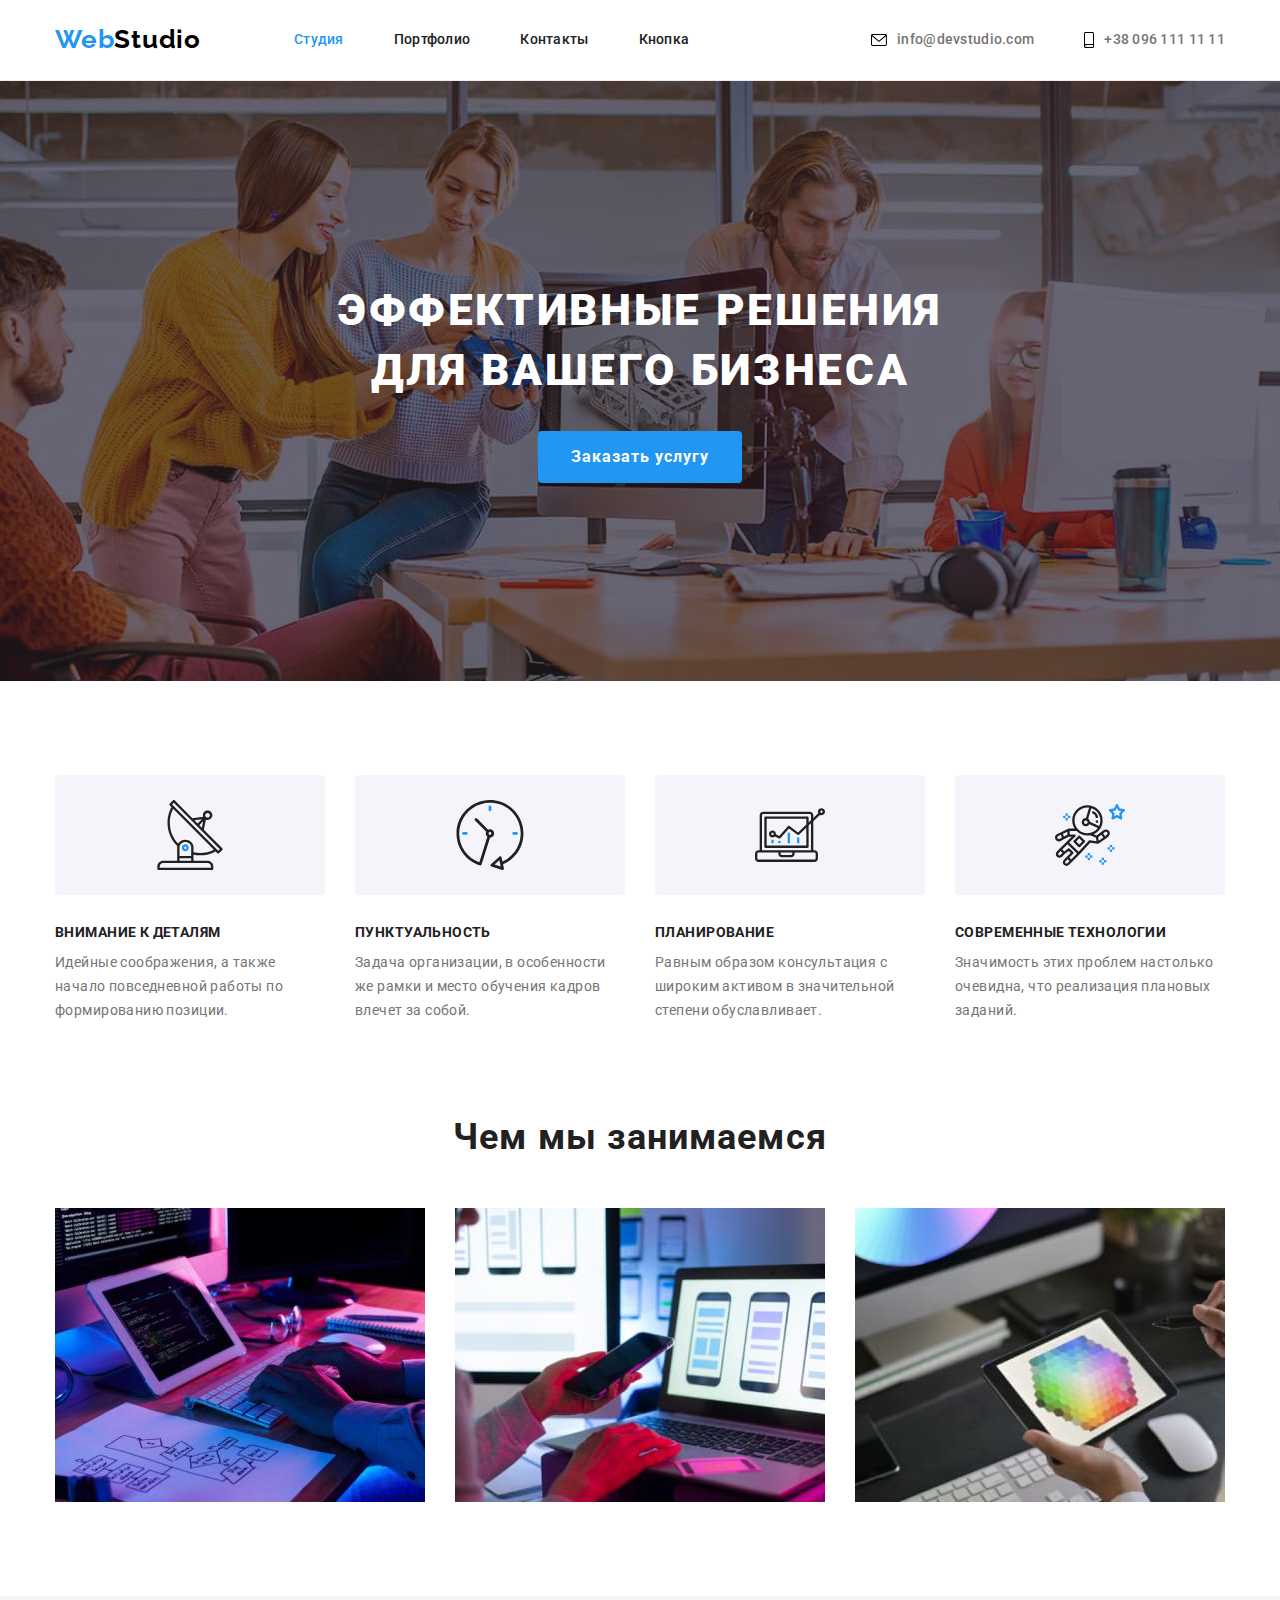
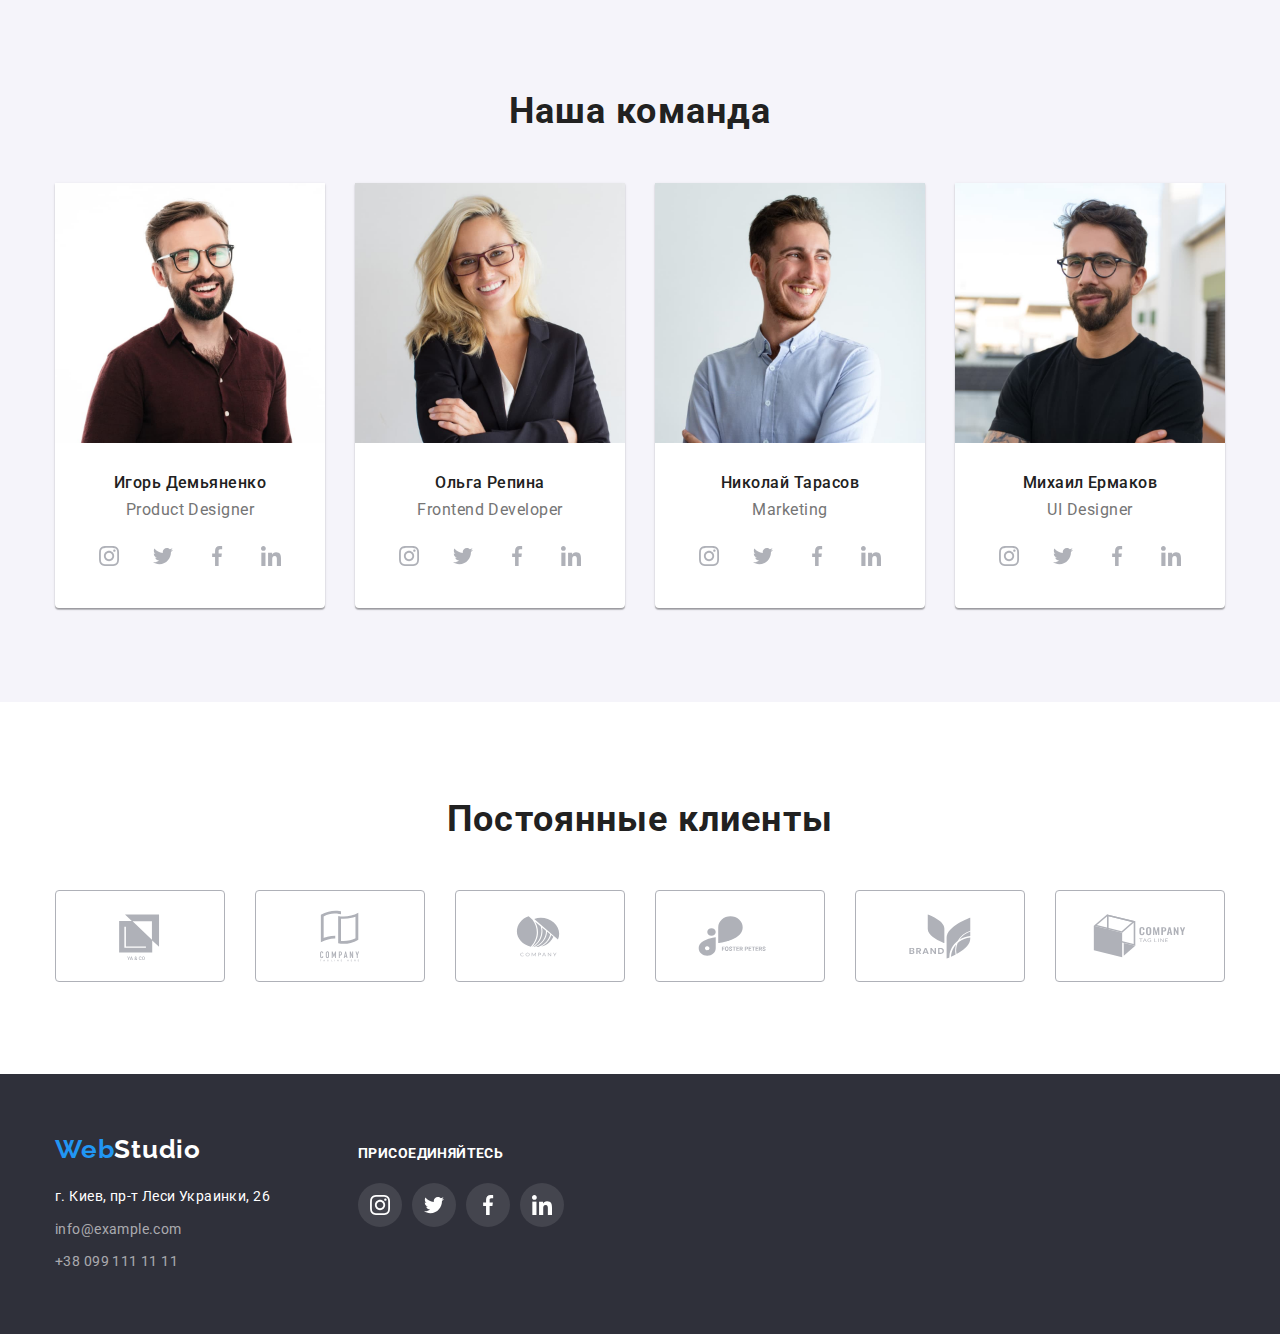
==== commit 7b00140e: "Arhives" ====
--- a/index.html
+++ b/index.html
@@ -34,6 +34,7 @@
                     <li class="item"><a href="./index.html" class="link current">Студия</a></li>
                     <li class="item"><a href="./portfolio.html" class="link portfolio">Портфолио</a></li>
                     <li class="item"><a href="./drop-menu.html" class="link contact">Контакты</a></li>
+                    <li class="item"><a href="./button-01.html" class="link contact">Кнопка</a></li>
                 </ul>
             </nav>
             <!-- ... КОНТАКТЫ ВТОРОЙ СПИСОК В ШАПКЕ ... -->
